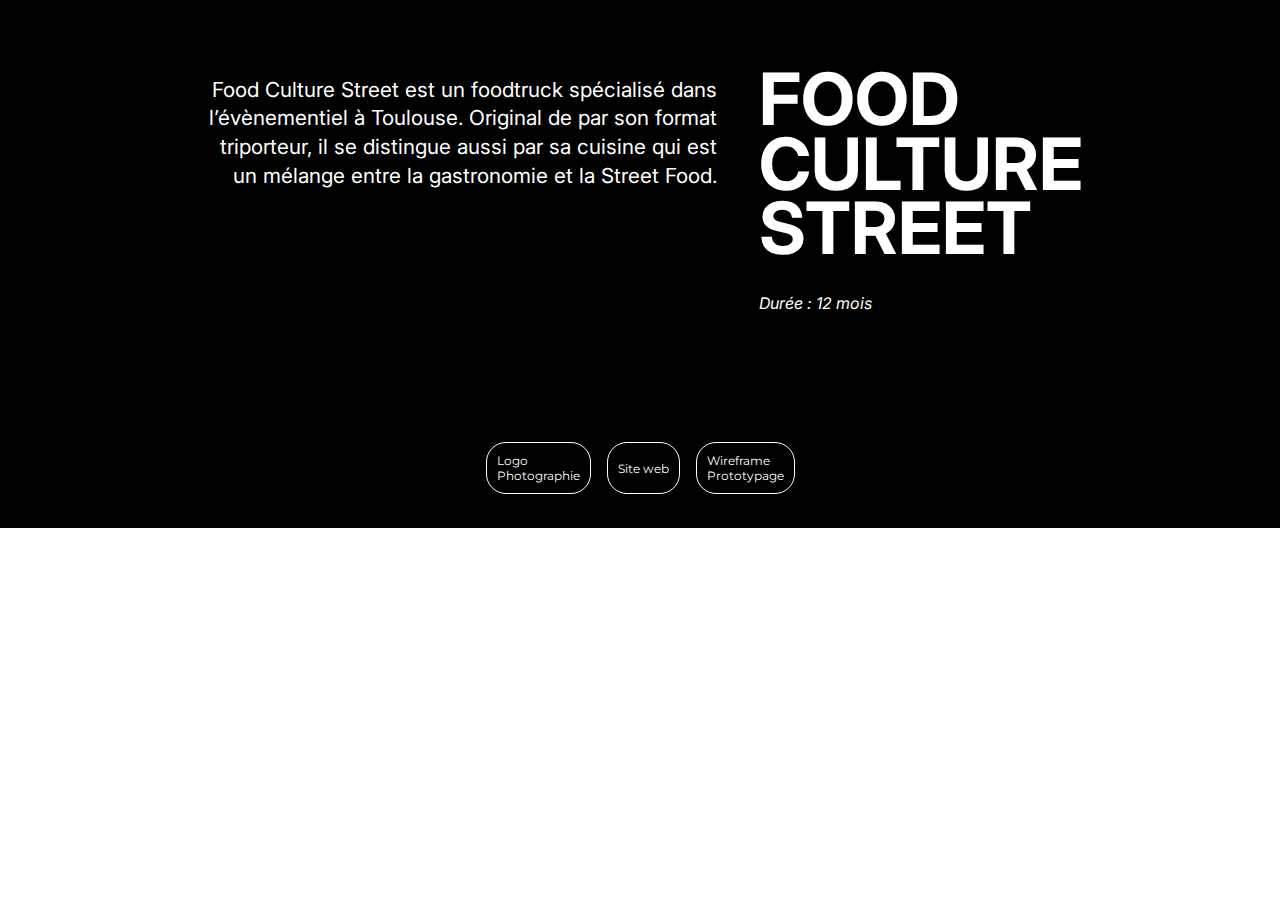
==== src/FCS.html @ 4d2a0e9e "wireframe" ====
<!DOCTYPE html>
<html lang="en">
<head>
    <meta charset="UTF-8">
    <meta name="viewport" content="width=device-width, initial-scale=1.0">
    <title>Document</title>
    <link rel="stylesheet" href="style.css">
    <link rel="preconnect" href="https://fonts.googleapis.com">
    <link rel="preconnect" href="https://fonts.gstatic.com" crossorigin>
    <link href="https://fonts.googleapis.com/css2?family=Montserrat:wght@100;200;500&family=Roboto:ital,wght@1,100;1,300&display=swap" rel="stylesheet">
    <link rel="stylesheet" href="https://fonts.googleapis.com/css2?family=Material+Symbols+Outlined:opsz,wght,FILL,GRAD@20..48,100..700,0..1,-50..200" />
    <link rel="preconnect" href="https://fonts.googleapis.com">
    <link rel="preconnect" href="https://fonts.gstatic.com" crossorigin>
    <link href="https://fonts.googleapis.com/css2?family=Anton&family=Montserrat:wght@100;200;500&family=Roboto:ital,wght@1,100;1,300&family=Sofia+Sans+Extra+Condensed:wght@900&display=swap" rel="stylesheet">
    <link rel="preconnect" href="https://fonts.googleapis.com">
<link rel="preconnect" href="https://fonts.gstatic.com" crossorigin>
<link href="https://fonts.googleapis.com/css2?family=Jost:wght@800&family=Lumanosimo&family=Poppins:wght@500&display=swap" rel="stylesheet">
<link rel="preconnect" href="https://fonts.googleapis.com">
<link rel="preconnect" href="https://fonts.gstatic.com" crossorigin>
<link href="https://fonts.googleapis.com/css2?family=Inter:wght@200&display=swap" rel="stylesheet">
</head>

<body>
    <div class="zoldHero">
        <div class="zhContainer">
            <p class="zHeroDescription1">Food Culture Street est un foodtruck spécialisé dans l’évènementiel à Toulouse. Original de par son format triporteur, il se distingue aussi par sa cuisine qui est un mélange entre la gastronomie et la Street Food.</p>
            <div class="zHeroDescriptionContainer">
                <h5 class="FCSHeroDescription2">FOOD <br>CULTURE <br> STREET</h5>
                <p class="zHeroDescription3">Durée : 12 mois</p>
               
            </div>
        </div>
        <div class="containerZold">
            <p class="ongletZold">Logo <br> Photographie</p>
            <p class="ongletZold">Site web</p>
            <p class="ongletZold">Wireframe <br> Prototypage</p>
        
            
    
        </div>
    </div>
    
</body>
</html>
---- src/style.css ----
* {
  margin: 0;
  padding: 0;
}



/* Section HERO*/


header {
  background-color: white;
  width: 100%;
  height: 100vh;
  padding: 0;
  margin: 0;
  display: flex;
  justify-content: center;
  align-items: center;
  flex-direction: column;
  border-bottom-style: dotted;
  border-width: 2px;
  padding-block-end: 21px;
}

.title {
  margin-bottom: -16px;
  font-family: 'Sofia Sans Extra Condensed', sans-serif;
  font-size: 10em;
}

.separator {
  width: 616px;
  border: 1px solid #000000;
  margin-bottom: 20px;
}

.search-container {
  display: flex;
  flex-wrap: wrap;
  justify-content: center;
  align-items: center;
}

.search-bar {
  display: flex;
  align-items: center;
  border: 2px solid black;
  padding: 10px;
  border-radius: 20px;
  width: 100%;
  max-width: 400px;
  box-shadow: 9px 11px 0 rgb(0, 0, 0);
  margin-bottom: 5px;
}

.searchName {
  margin-right: 30px;
  flex-grow: 1;
  font-family: 'Montserrat', sans-serif;
  font-weight: 200;
  font-size: 2em;
  width: 22ch;
  animation: typing 2s steps(22), blink .5s step-end infinite alternate;
  white-space: nowrap;
  overflow: hidden;
  border-right: 3px solid;
}

@keyframes typing {
  from {
    width: 0;
  }
}

@keyframes blink {
  50% {
    border-color: transparent;
  }
}

.loupe {
  margin: 10px 27px;
  height: 33px;
}

.containerOnglets {
  display: flex;
  flex-wrap: wrap;
  justify-content: center;
  align-items: center;
  gap: 8px;
  padding-top: 1em;
}

.onglet {
  display: inline;
  align-content: center;
  border: 1px solid black;
  padding: 10px;
  border-radius: 20px;
  font-family: 'Montserrat', sans-serif;
  font-size: small;
  opacity: 0;
  animation: appear 3s ease-in-out forwards;
}

@keyframes appear {
  0% {
    opacity: 0;
  }
  100% {
    opacity: 1;
  }
}

/* Section A PROPOS COMPUTER */

.sectioncomputer {
width: 100%;

  
}

.row{
  display: flex;
  margin-top: 2em;
}



.headingContent h3{
  display: block;
  font-family: 'Jost', sans-serif;
  font-size: 52px;
  text-align: left;
  display: block;
  padding-left: 1em;
  position: sticky;
  top: 0;
  width: 9em;
}

.picture-container{
  grid-area: picture-container;
  

}

h4{
  font-family: 'Jost', sans-serif;
  font-size: 34px;
  padding-top: 1em;
}

.description{
  grid-area: description;
  display: flex;
  flex-direction: column;
 
}


.presentation-container {
  display: flex;
  flex-direction: column;
  margin-left: 3%;
  gap: 3em;
}

.photoComputer{
  height: auto;
  width: 13em;
 
 
  
}

.presentationComputerTitle{
  display: block;
  font-family: 'Jost', sans-serif;
  font-size: 52px;
  text-align: left;
  display: block ruby;
  color: black;
  position: sticky;
  top: O;
  z-index: 100;
  background-color: white;
}





.presentation-computer {
  display: flex;
  flex-wrap: column;
  font-size: 125%;
  width: 19em;
  text-align: -webkit-left;
  font-weight: 390;
  font-family: 'Montserrat', sans-serif;
  word-wrap: break-word;
  border-bottom-style: dotted;
  border-width: 2px;
  padding-top: 1em;
  padding-bottom: 1em;
}

.photodeprofil{
  height: 2em;
}

.softSkills-computer {
  display: flex;
  gap: 1em;
  flex-wrap: wrap;
  padding-bottom: 1em;
  padding-top: 1em;
  border-bottom-style: dotted;
  border-width: 2px;

}

.ongletBlack-computer {
  display: inline;
  align-content: center;
  background-color: #000000;
  padding: 19px;
  border-radius: 20px;
  font-family: 'Montserrat', sans-serif;
  font-size: small;
  color: white;
  
}

.logicielCOntinerComputer{

  border-bottom-style: dotted;
  border-width: 2px;

}

.logicielCOntinerComputer2{
  margin-top: 1em;
}

.formationExpContainer{
  grid-area: formation;
 display: flex;
}

.formationContainer h4{
  margin-bottom: revert;
}
.formation{
  display: flex;
  flex-direction: column;
  justify-content: end;
  margin-left: 9em;
  border-bottom-style: dotted;
  border-width: 2px;


}

.formation h5{
  margin-bottom: 1em;
}
 .course-title {
 
  font-family: 'Montserrat', sans-serif;
  font-size: initial;
  display: block;
  margin-bottom: -2%;
 }
 .intitule{
  font-family: 'Montserrat', sans-serif;
  font-weight: lighter;
 }
 .school{
  font-family: 'Montserrat', sans-serif;

  font-weight: lighter;
 }
.rightComputer{
  display: grid; 
  grid-template-columns: 1fr 1fr 1fr; 
  grid-template-rows: 1fr 1fr 1fr; 
  gap: 0px 0px; 
  grid-template-areas: 
    "picture-container description ."
    "picture-container description ."
    "formation formation ."
    "experience experience ."; 
}

.experience{
  font-family: 'Montserrat', sans-serif;
  font-weight: lighter; 
  grid-area: experience;
  display: flex;
  align-items: baseline;
}

.onglet-experience{

  display: flex;
 
  margin-left: 8em;
  gap: 3em;
}

.onglet-experience .ongletprojet{
  font-weight: bold;
  padding: 1em;
  width: max-content;
  display: flex;
  flex-direction: column;
  align-items: center;
  justify-content: center;

}










/* Section A PROPOS MOBILE */



.sectionmobile {
display: none;
}

.box {
  display: flex;
  flex-direction: row;
  text-align: center;
  align-items: flex-start;
  margin-left: 15px;

}

.blabla {
  margin-left: 10px;
  display: flex;
  flex-direction: column;
  align-items: center;
  height: 380px;
  width: 100%;
 
  gap: 2em;
 
  border-radius: 11px;
  padding: 1em;
}

.p1 {
  align-items: center;
  text-align: left;
  display: block;
  width: 200px;
  text-align: -webkit-left;
  font-family: 'Montserrat', sans-serif;
  border-bottom-style: dotted;
  border-width: 2px;
  padding-block-end: 21px;
}

.softSkills {
  display: flex;
  flex-wrap: wrap;
  gap: 5px;
  border-bottom-style: dotted;
  border-width: 2px;
  padding-block-end: 21px;
  width: 182px;
}

.ongletBlack {
  display: inline;
  align-content: center;
  background-color: #000000;
  padding: 10px;
  border-radius: 20px;
  font-family: 'Montserrat', sans-serif;
  font-size: small;
  color: white;
}

.language {
  display: flex;
  flex-wrap: wrap;
  gap: 5px;
  border-bottom-style: dotted;
  border-width: 2px;
  padding-block-end: 21px;
  width: 182px;
  justify-content: center;
}

.sofware {
  display: flex;
  flex-wrap: wrap;
  gap: 5px;
  border-bottom-style: dotted;
  border-width: 2px;
  padding-block-end: 21px;
  width: 182px;
}

.logo {
  width: 20vh;
  padding-top: 1em;
}

.logoswift{
  width: 7vh;
  padding-bottom: 2%;
}

.logosoftware {
  width: 7vh;
}

.photo {
  height: 38em;
  margin: 0 10px;

  
}

.left {
  display: flex;
  flex-direction: column;
}

.apropos-mobil {
display: none;
  
 
}






/* Section A PROJET*/



.section2 {
  background-color: black;
  height: 70vh;
  margin-top: 40px;
  width: 100%;
}



.projectcontainer {
  width: 100%;
  background: black;
  height: 100vh;
  white-space: nowrap;    
  overflow-x: scroll;
  justify-content: center;
  display: flex;
  gap: 56px;
   
   
  
}


.projets{
  display: none;
}

.projet-computer 
{
  display: block;
  font-family: 'Jost', sans-serif;
  font-size: 52px;
  text-align: left;
  display: block;
  padding: 1em;
  color: white;
  background-color: black;
}


.FCS,
.Zold {
 
  display: inline-block;
  width: 367px;
  margin: 0 15px;
  height: 542px;
  border-radius: 20px;
  background-color: white;
  text-align: center;
}



.project-image {
  width: 100%;
  height: 21rem;
  object-fit: cover;
  margin-top: -7px;
}

.ongletprojet {
  display: inline;
  align-content: center;
  border: 1px solid black;
  padding: 7px;
  border-radius: 20px;
  font-family: 'Montserrat', sans-serif;
  font-size: 15px;
  color: black;
  margin: 0 auto;
  margin-top: 20px;
}


.name{
  margin: 10px;
  padding-bottom: 5px;
  font-family: 'Montserrat', sans-serif;
  border-bottom-style: dotted;
  border-width: 2px;
  font-size: 34px;
}


.FCSetiquettes,
.Zoldetiquettes {
  display: flex;
}

.more{
  display: flex;
  align-items: self-end;
  
  justify-content: center;
}


.ensavoirplus{
  margin-top: 30px;
  font-family: 'Montserrat', sans-serif;
  font-size: 10px;
  font-weight: bold;
  text-decoration: underline;
  margin-right: 4px;
}

.plusicone{
width: 17px;
}














@media screen and (max-width: 480px) {
  .title {
    font-size: 6em;
  }

  .separator {
    width: 290px;
  }

  .section{
    margin-bottom: 5em;
  }

  .blabla{
    margin-left: -6px;
  }
}

@media screen and (max-width: 660px) {

  .header {
   
    height: 50vh;
  }

  .searchName {
    font-size: 1.5em;
  }
  .search-bar {
    max-width: 314px;
    padding: 0;
  }

.sectioncomputer{
  display: none;
}
  .sectionmobile{
  height: 63vh;
  margin-left: 0;

    width: auto;
  
    display: flex;
    align-items: start;
    flex-direction: column;
    color: black;
    margin-top: 20px;
    
  
   

}

.apropos-mobil {
  font-family: 'Jost', sans-serif;
  font-size: 30px;
  text-align: left;
  display: block;
  margin: 10px;
  line-height: 25px;
  width: 100%;
  margin-bottom: 30px;
  
 
}

.apropos-computer{
  display: none;
}
.p1 {
  font-size: smaller;
  width: 150px;
  text-align: left;
}

.photo {
  height: 25em;
  margin-bottom: 1em;
  margin-right: 1em;
  margin-left: 15px;
}

.blabla {
  margin-top: 110px;
  margin-left: 5px;
    display: flex;
    flex-direction: column;
    align-items: center;
    height: 372px;
    width: 100%;
    overflow: scroll;
    gap: 2em;
    background-color: rgb(217 217 217 / 18%);
    border-radius: 11px;
    padding: 1em;
}






.projectcontainer {
  width: 120%;
  background: black;
  height: 57vh;
  white-space: nowrap;    
  overflow-x: scroll;
  justify-content: center;
  display: block;
  gap: 56px;
  padding-left: 10px;
}

  .projets{
    display: block;
    font-family: 'Jost', sans-serif;
    font-size: 30px;
    margin-left: 20px;
    text-align: left;
    display: block;
   
    color: white;
    text-underline-offset: 8px;
    line-height: 25px;
    background-color: black;
    width: 100%;
    padding: 10px;
    padding-top: 30px;
    padding-bottom: 40px;
  }

  .projet-computer{
    display: none;
  }

.FCS,
.Zold {
 
  display: inline-block;
  width: 265px;
  margin: 0 15px;
  height: 438px;
  border-radius: 20px;
  background-color: white;
  text-align: center;
}



.project-image {
  width: 89%;
  height: 17rem;
  object-fit: cover;
  margin-top: 10px;
  border-radius: 30px 30px 0 0 ;
}

.ongletprojet {
  display: inline;
  align-content: center;
  border: 1px solid black;
  padding: 7px;
  border-radius: 20px;
  font-family: 'Montserrat', sans-serif;
  font-size: 11px;
  color: black;
  margin: 0 auto;
}


.name{
  margin: 10px;
  padding-bottom: 5px;
  font-size: 22px;
}

}

@media screen and (max-width: 660px) {
}


/* PAGE ZOLD*/

@media screen and (max-width: 790px) {
  .zhContainer {
      flex-direction: column-reverse;
      margin: 3em;
      .zhContainer {
        gap: 1em;
    }

    .zHeroDescription1 {
        font-size: 1em;
        text-align: inherit;
        width: fit-content;
        margin-top: 1rem;
        width: fit-content;
    }

    .zHeroDescription2 {
        font-size: 3.5em;
        margin-bottom: 1rem;
    }

    .zHeroDescription3 {
        font-size: 0.8em;
    }

    .zoldHeader{
      justify-content: center;
      
    }
   
    .objectif {
      border-right-style: none; 
      border-width: 0; 
      padding-right: 0; 
    }
    .objectif {
      border-right-style: dotted;
      border-width: 2px;
      padding-left: 2em;
    }

   
    
  }
  }

    
  
    

  

.zoldHero{
  background-color: #000000;
  width: 100%;
  height: 33em;
  display: flex;
  flex-direction: column;
  justify-content: center;
  align-items: center;
}

.zhContainer{
  display: flex;
  margin: 33px 33px;
}
.zHeroDescription1{
  text-align: revert;
  color: #FFF;
  text-align: right;
  font-family: 'Inter', sans-serif;
  font-size: 1.3rem;
  font-style: normal;
  font-weight: 400;
  line-height: 138.023%;
  width: 25em;
  margin-right: 2em;
  padding-top: 1%;
  
}
.zHeroDescription{
  color: #FFF;
text-align: right;
font-family: 'Inter', sans-serif;
font-size: 1.5rem;
font-style: normal;
font-weight: 400;
line-height: 138.023%;
text-align: revert;
width: fit-content;

}

.zHeroDescription2,
 .FCSHeroDescription2 {
  color: #FFF;
text-align: right;
font-family: 'Inter', sans-serif;
font-size: 5.5rem;
font-weight: bolder;
text-align: revert;

}

.zHeroDescription3{
  color: #FFF;
text-align: right;
font-family: 'Inter', sans-serif;
font-size: 99%
font-style: normal;
text-align: revert;
font-style: italic;

}


.zHeroDescriptionContainer{
  display: flex;
  flex-direction: column;
}

.zoldHeader{
  display: flex;
  flex-wrap: wrap;
  padding: 4em;
  gap: 5em;
  border-bottom: dotted;
  border-width: 2px;
   
}

@media screen and (max-width: 1477px) {
  .zoldHeader{
    justify-content: center;
  }
}
.zoldContainer{
  display: flex;
  flex-direction: column;
  gap: 3em;
  width: 45em;
}
 .contexte{
  display: flex;
  flex-direction: row;
  width: fit-content;
  gap: 10%;
 }
 .contextDescription{
  font-weight: 390;
  font-family: 'Montserrat', sans-serif;
  font-size: large;
  text-align: justify;
  width: fit-content;
 }
.Zoldtitle{
  font-family: 'Montserrat', sans-serif;
  font-size: initial;
  display: block;
}
.zoldImage{
  height: 20em;
}

.HeaderZ{
  display: flex;
  flex-direction: column;
}

.objectifZ{
  display: flex;
  width: 100%;
  height: 14.375rem;
  justify-content: center;
  align-items: flex-start;
  gap: 5rem;
  flex-wrap: wrap;
  margin-top: 5em;
  justify-content: space-evenly;
}


.objectif{
  display: flex;
  font-family: 'Montserrat', sans-serif;
  font-size: initial;
  display: flex;
  gap: 1em;
  align-items: center;
  border-right-style: dotted;
  border-width: 2px;
  padding-right: 3em;
}

.objectifZ .objectif:nth-child(3) {
  border-right: none; 
}
.objDescription{
  width: 16rem;
}

.numero{
  font-size: xxx-large;
}

.zoldHeader h4:first-child  {
  margin-left: 2em;
}

.objTitle{
  margin-left: 3em;
  
}
.objectif {
  border-right-style: none;
  border-width: 0;
  padding-right: 0;
}

.containerZold{
  display: flex;
  flex-wrap: wrap;
  gap: 1em;
  margin-top: 6em;
 
}

.ongletZold{
  display: flex;
  align-items: center;
  justify-content: center;
  align-content: center;
  border: 1px solid white;
  padding: 10px;
  border-radius: 20px;
  font-family: 'Montserrat', sans-serif;
  font-size: 77%;
  color:white;
}

@media screen and (max-width: 790px) {
  .containerZold{
    margin: 1em;
  }
}
.wireframe{
  display: flex;
  flex-direction: column;
}
.wireframe-container{
  display: flex;

}


/* Section A FCS */

.FCSHeroDescription2{
  line-height: 0.9;
  margin-bottom: 2rem;
  font-size: 4.5em;
}

@media screen and (max-width: 790px){
  .FCSHeroDescription2{
    font-size: 3.5em;
  }
}
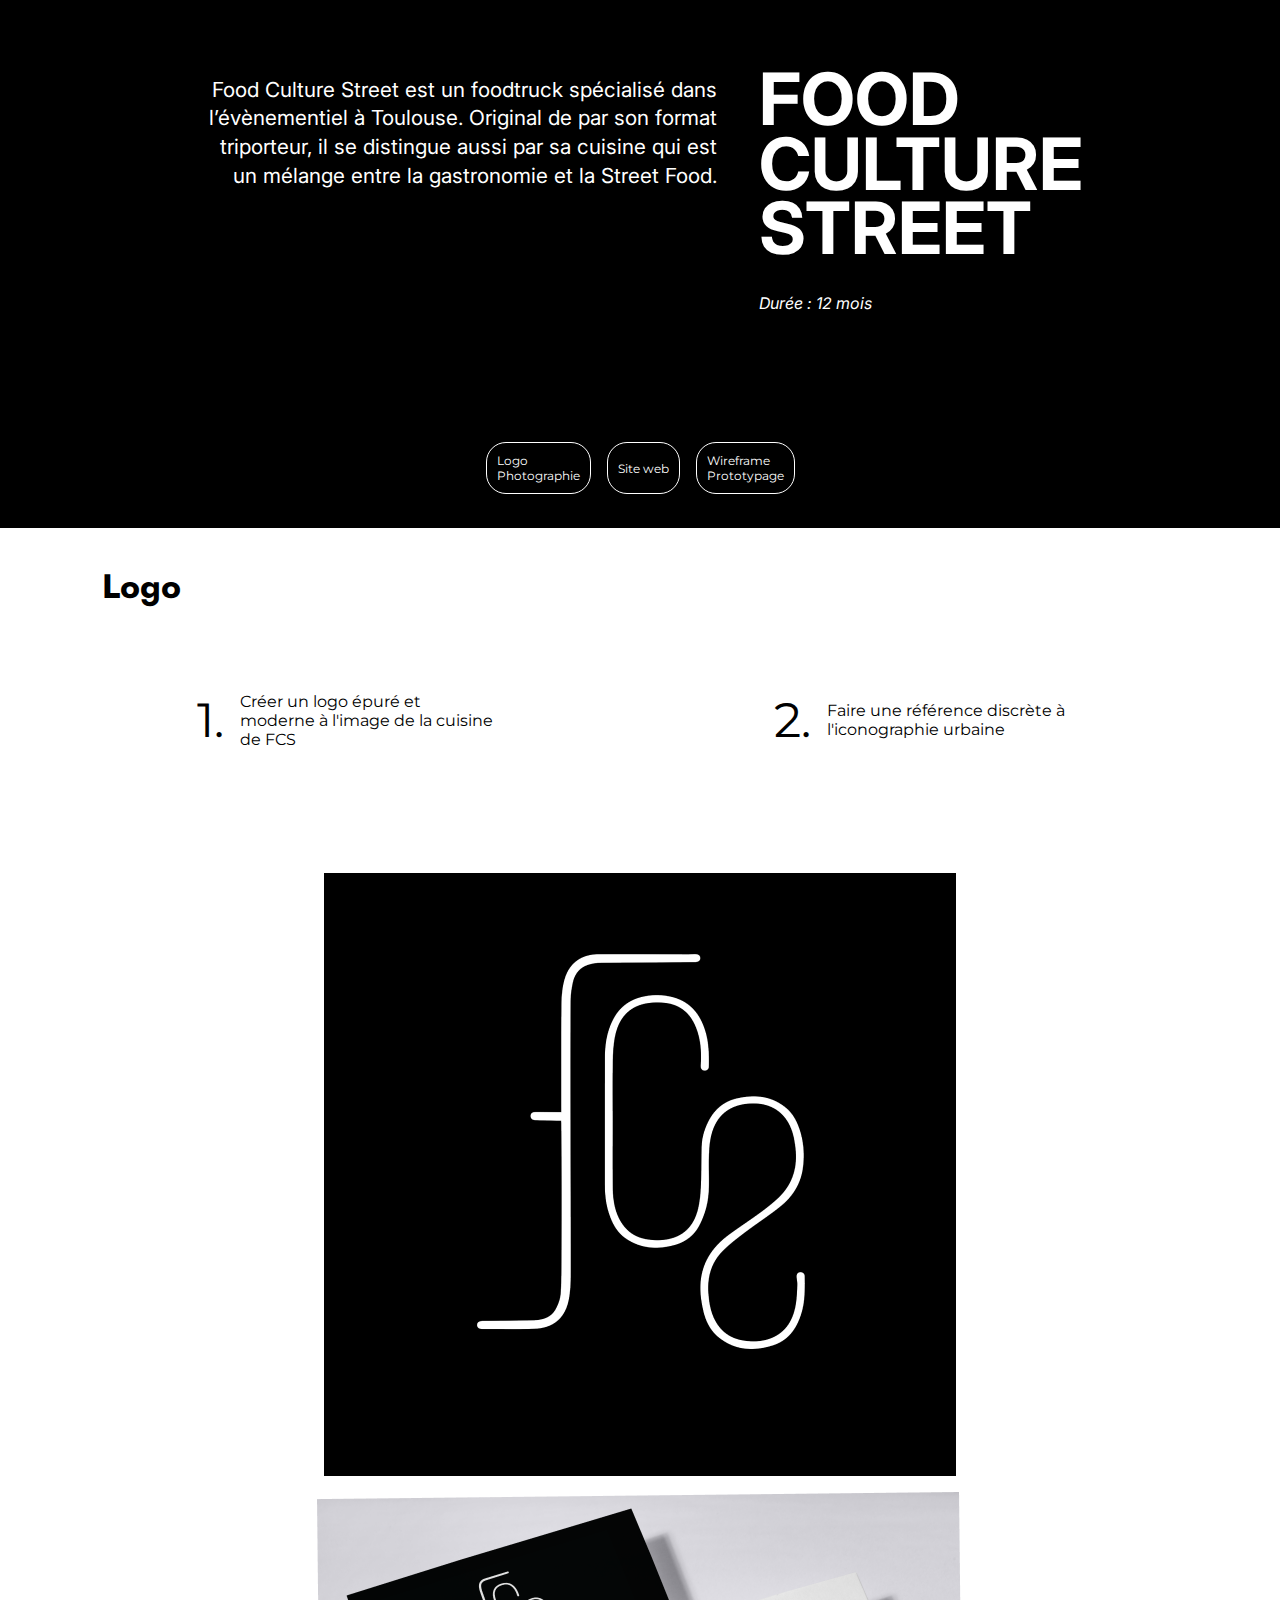
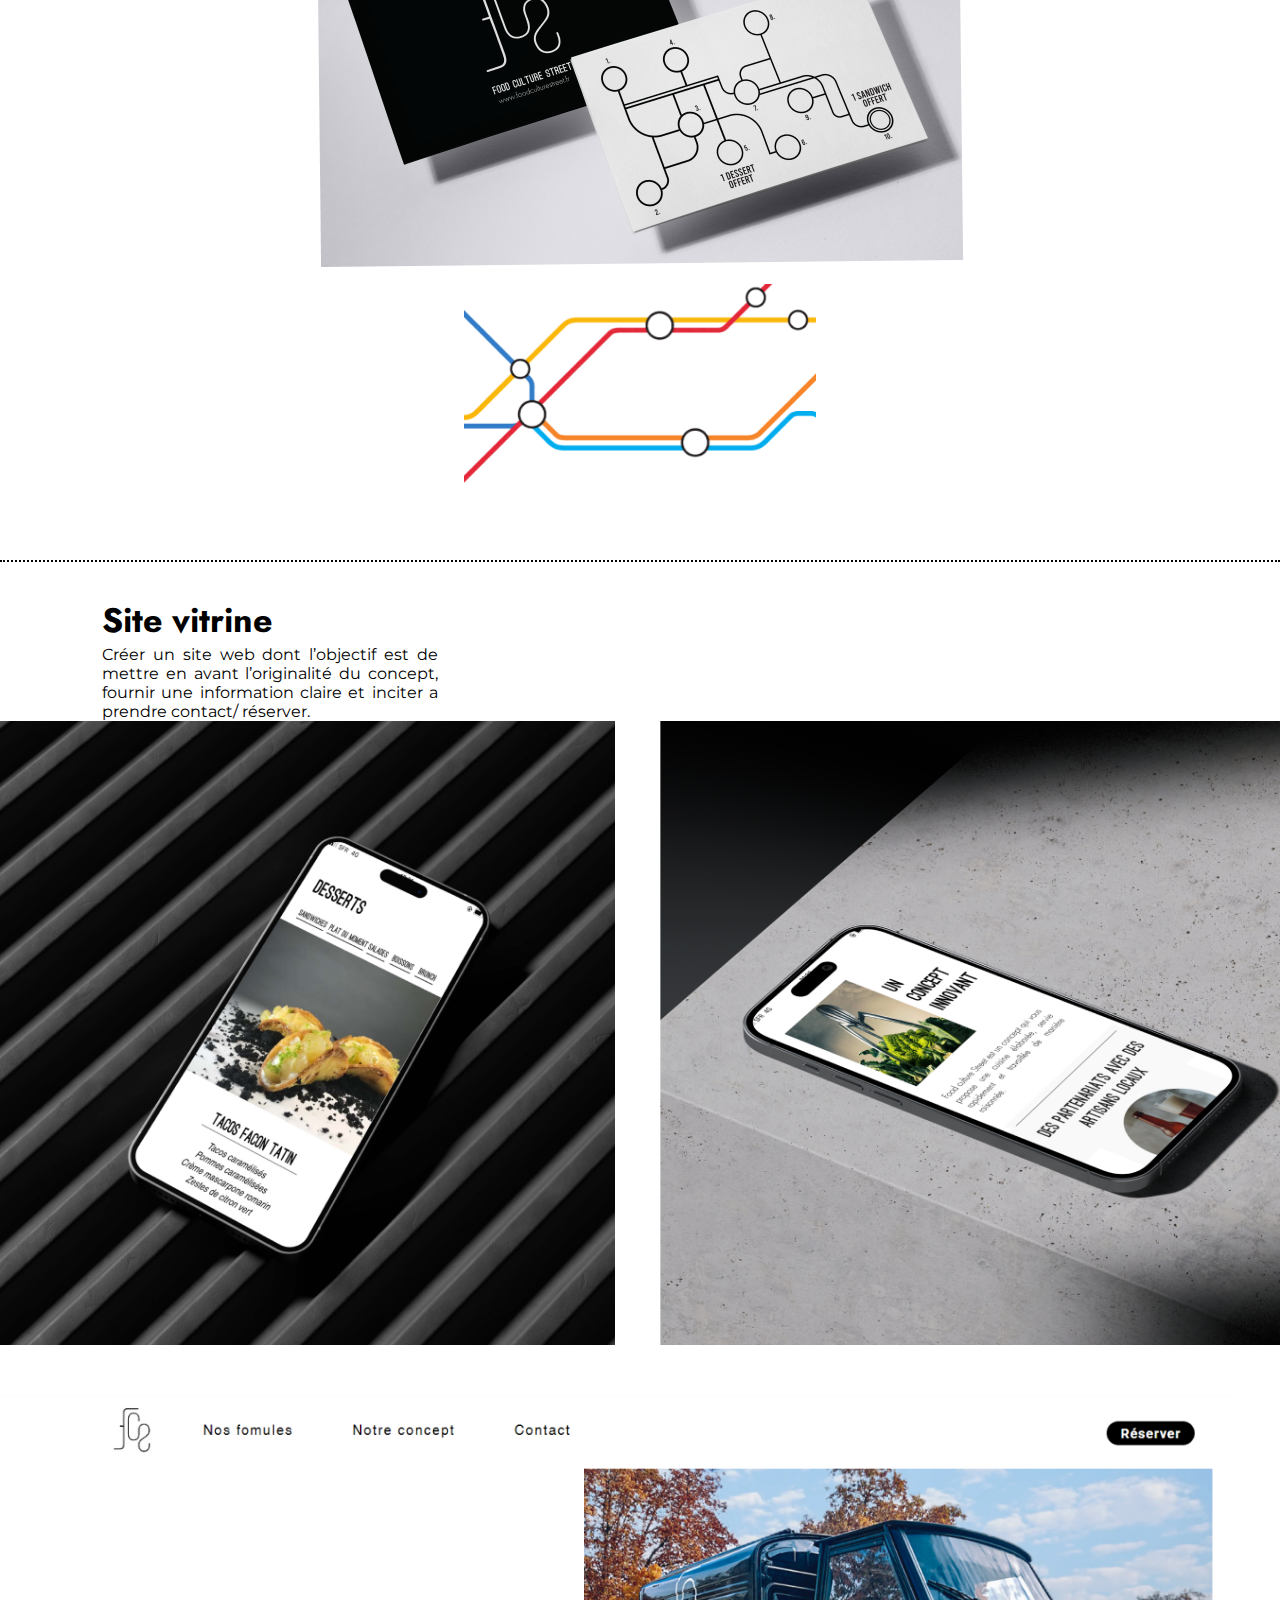
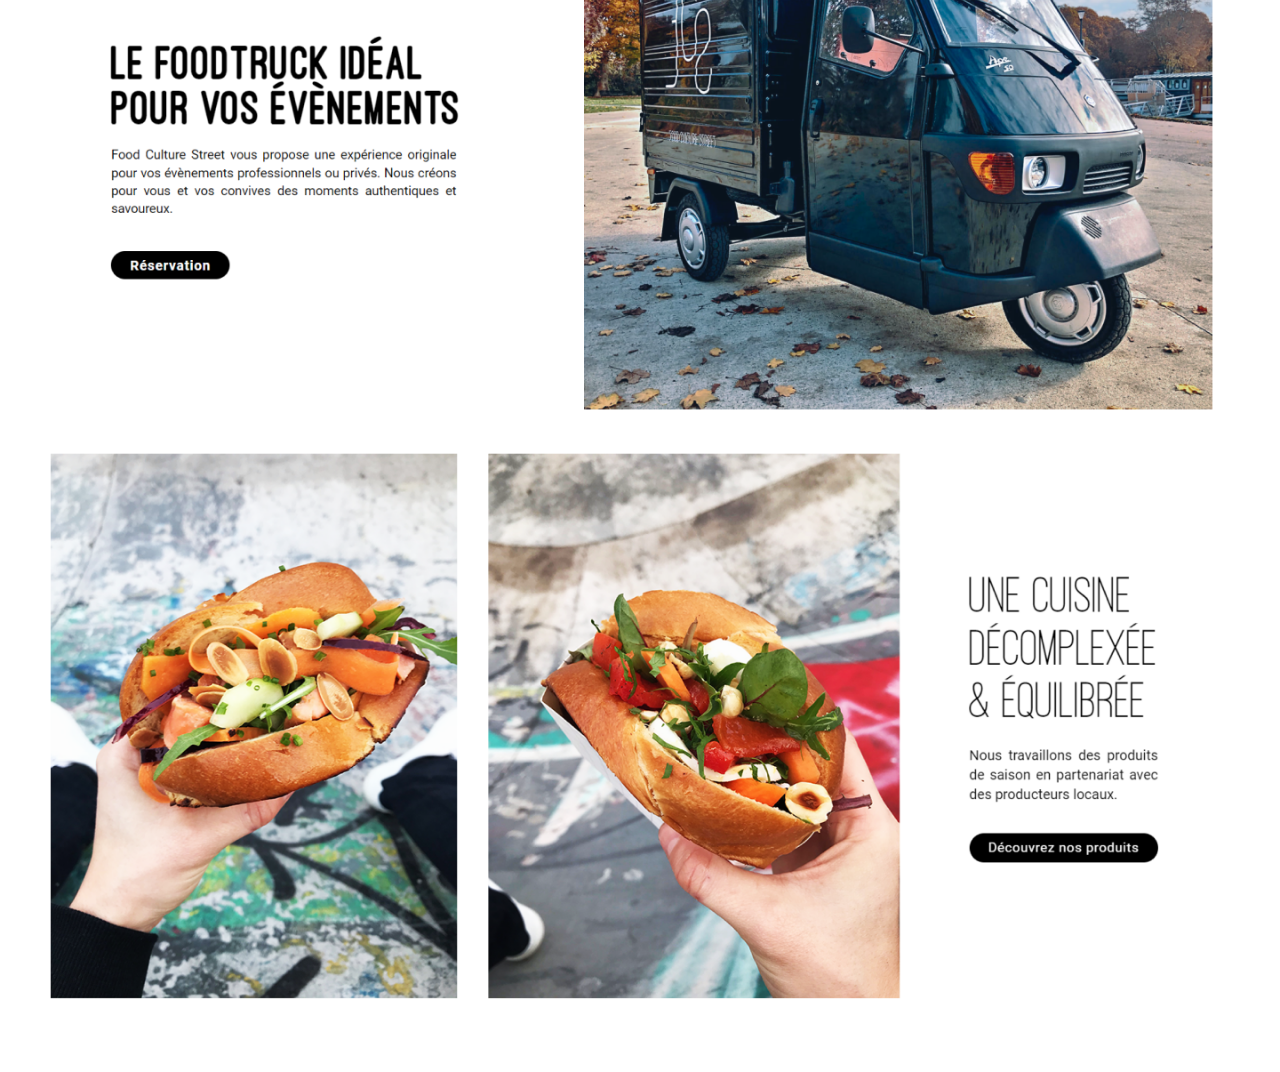
==== commit 7d63455f: "fcs" ====
--- a/src/FCS.html
+++ b/src/FCS.html
@@ -21,7 +21,7 @@
 </head>
 
 <body>
-    <div class="zoldHero">
+    <div class="FCSHero">
         <div class="zhContainer">
             <p class="zHeroDescription1">Food Culture Street est un foodtruck spécialisé dans l’évènementiel à Toulouse. Original de par son format triporteur, il se distingue aussi par sa cuisine qui est un mélange entre la gastronomie et la Street Food.</p>
             <div class="zHeroDescriptionContainer">
@@ -34,11 +34,39 @@
             <p class="ongletZold">Logo <br> Photographie</p>
             <p class="ongletZold">Site web</p>
             <p class="ongletZold">Wireframe <br> Prototypage</p>
-        
-            
-    
         </div>
     </div>
+    <div class="FCS-container-logo">
+        <h4 class="objTitle">Logo</h4>
+        <div class="objectifZ">
+            <div class="objectif">
+                <span class="numero">1.</span>
+                <p class="objDescription" >Créer un logo épuré et moderne à l'image de la cuisine de FCS</p>
+            </div>
+            <div class="objectif">
+                <span class="numero">2.</span>
+                <p class="objDescription" > Faire une référence discrète à l'iconographie urbaine</p>
+            </div>
+           
+        </div>
+        <div class="FCS-logo">
+            <img src  ="./asset/image/FCS logo noir behance 1.png" alt="" class="image-logo">
+            <div class="rightContainerLOGO">
+                <img src="./asset/image/mockupcarte 1.png" alt="" class="image-logo">
+                <img src="./asset/image/tube.png" alt="" class="image-logo">
+            </div>
+        </div>
+    </div>
+    <div class="FCS-site-container">
+        <h4 class="objTitle">Site vitrine</h4>
+        <p class="siteDescription" >Créer un site web dont l’objectif  est de mettre en avant l’originalité du concept, fournir une information claire et inciter a prendre contact/ réserver.</p>
+        <img src="./asset/image/site 2.png" alt="">
+        <img src="./asset/image/site.png" alt="">
+    </div>
+       
+
+    </div>
+    
     
 </body>
 </html>--- a/src/style.css
+++ b/src/style.css
@@ -820,7 +820,8 @@
 
   
 
-.zoldHero{
+.zoldHero,
+.FCSHero{
   background-color: #000000;
   width: 100%;
   height: 33em;
@@ -940,7 +941,7 @@
 .objectifZ{
   display: flex;
   width: 100%;
-  height: 14.375rem;
+  height: 11.375rem;
   justify-content: center;
   align-items: flex-start;
   gap: 5rem;
@@ -962,6 +963,7 @@
   padding-right: 3em;
 }
 
+
 .objectifZ .objectif:nth-child(3) {
   border-right: none; 
 }
@@ -1035,4 +1037,60 @@
   .FCSHeroDescription2{
     font-size: 3.5em;
   }
+}
+
+.FCS-container-logo{
+  display: flex;
+  flex-direction: column;
+  border-bottom: dotted;
+  border-width: 2px;
+  padding-bottom: 4em;
+}
+
+.FCS-logo {
+  display: flex;
+  flex-wrap: wrap;
+  justify-content: center;
+  gap: 1rem;
+}
+
+.image-logo {
+  max-width: 100%;
+  height: auto;
+}
+
+.rightContainerLOGO img {
+  max-width: 100%;
+  height: auto;
+}
+
+.rightContainerLOGO {
+  display: flex;
+  flex-direction: column;
+  flex-wrap: wrap;
+  gap: 1rem;
+  align-items: center;
+}
+
+.rightContainerLOGO img:nth-child(2) {
+  max-width: 22rem;
+  height: fit-content;
+}
+.FCS-site-container{
+  display: flex;
+  flex-direction: column;
+  align-items: first baseline;
+}
+.siteDescription{
+  font-family: 'Montserrat', sans-serif;
+  font-size: initial;
+  width: 21rem;
+  text-align: justify;
+
+}
+.FCS-site-container img {
+  max-width: 100%;
+  height: auto;
+  display: block;
+  margin: 0 auto; 
 }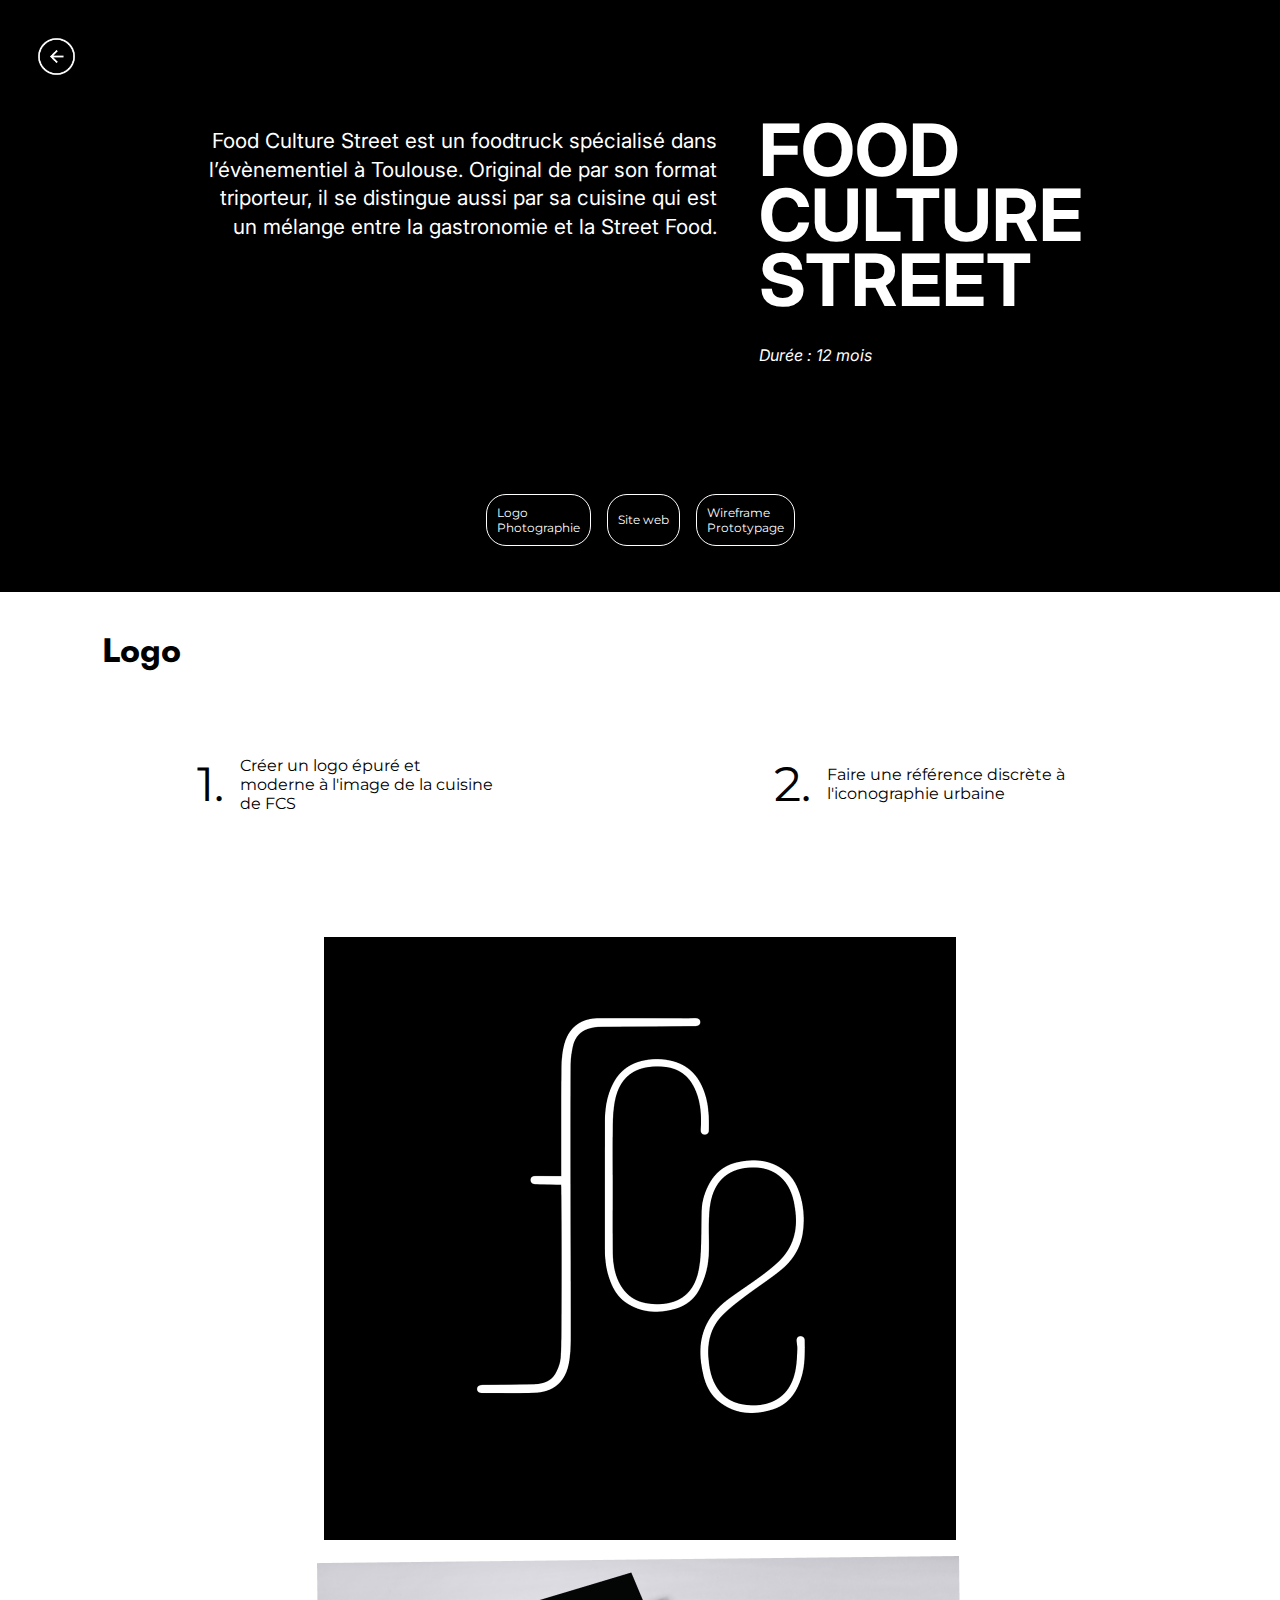
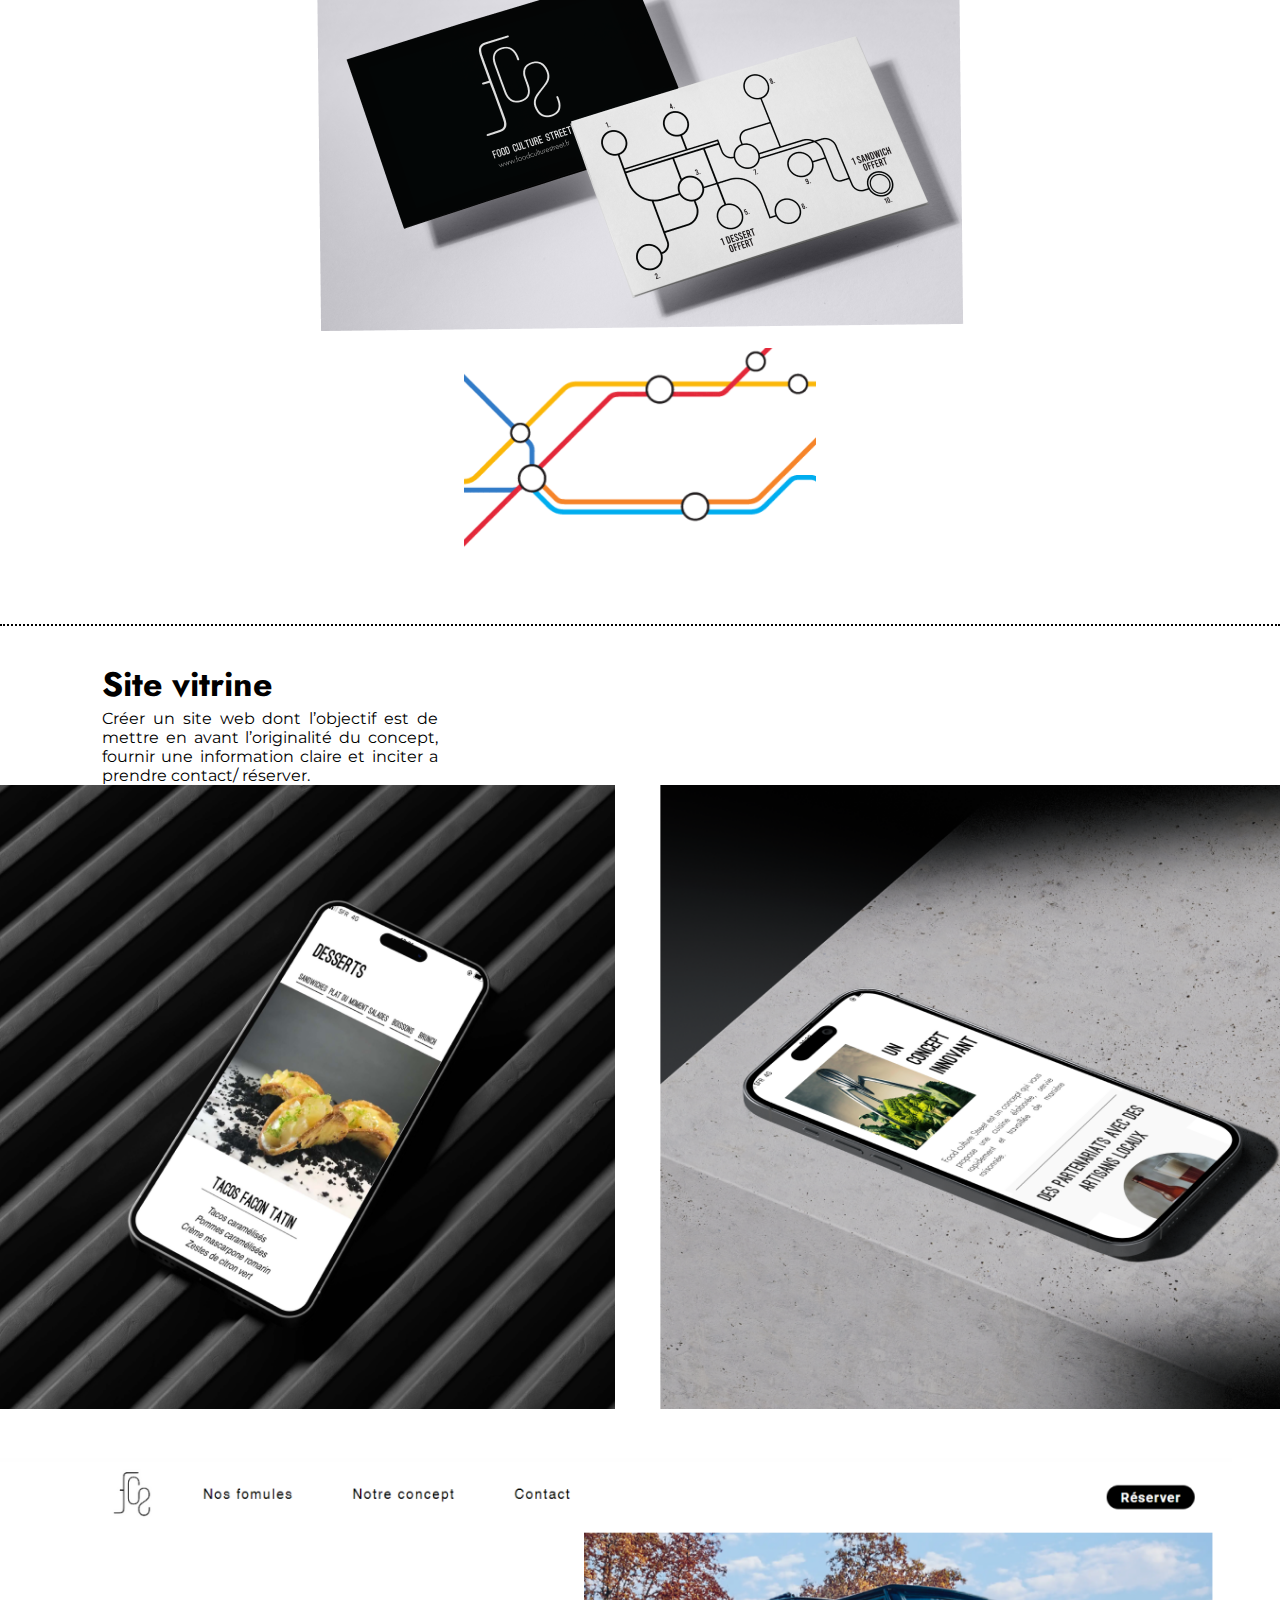
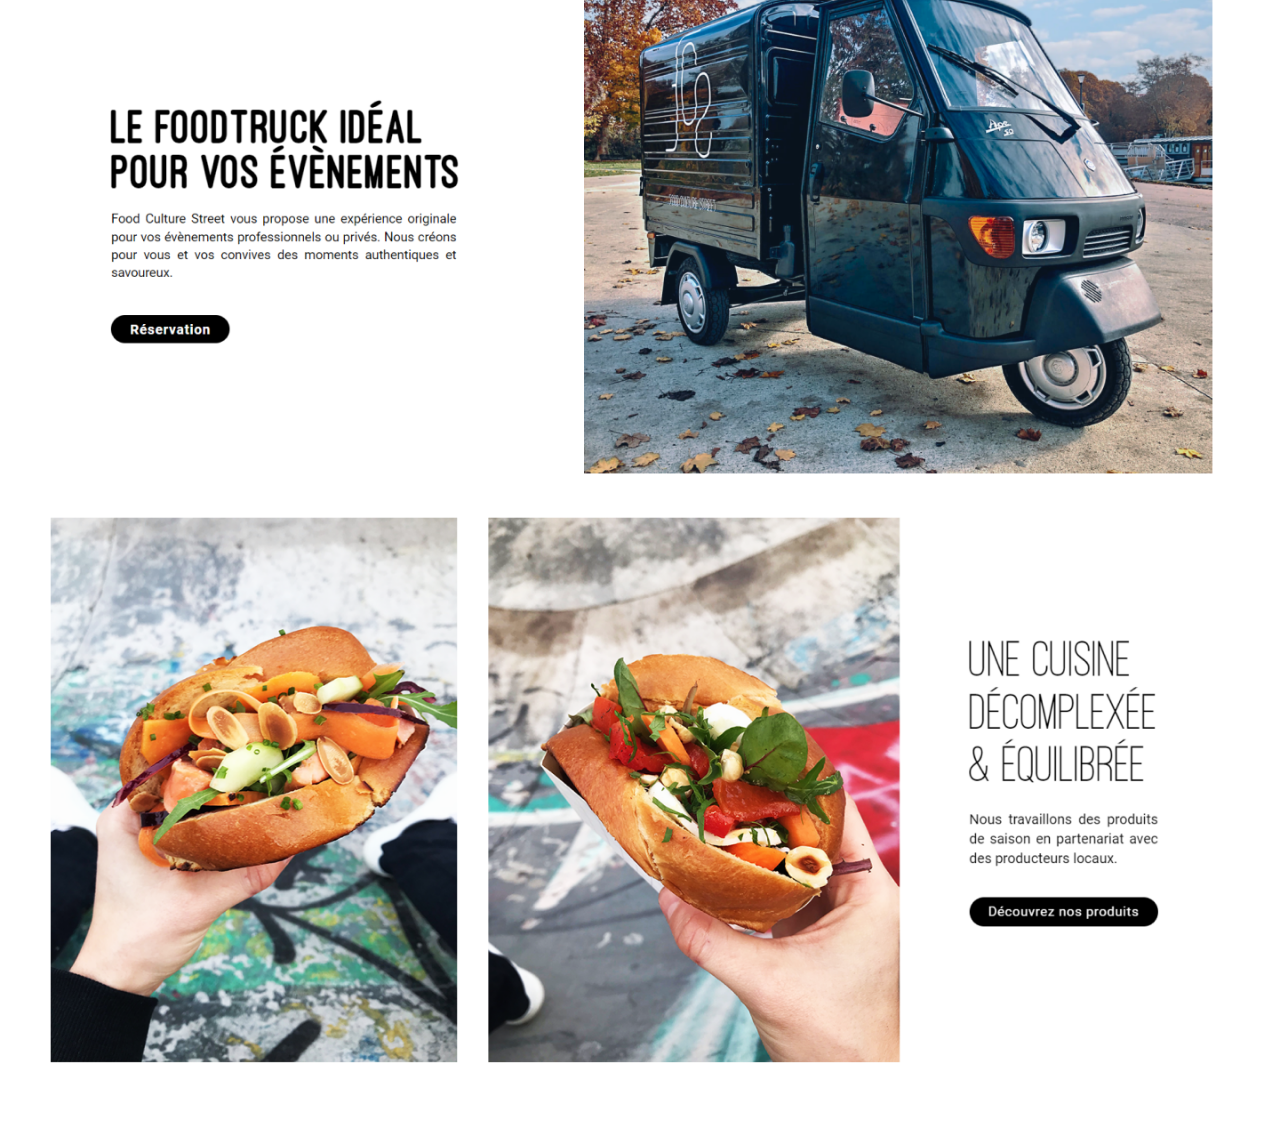
==== commit df628b5d: "link" ====
--- a/src/FCS.html
+++ b/src/FCS.html
@@ -22,6 +22,9 @@
 
 <body>
     <div class="FCSHero">
+        <a href="index.html" class="my-icon">
+            <img src="./asset/image/arrow_circle_left_FILL0_wght200_GRAD0_opsz40.png" alt="Retour à la page d'accueil">
+          </a>
         <div class="zhContainer">
             <p class="zHeroDescription1">Food Culture Street est un foodtruck spécialisé dans l’évènementiel à Toulouse. Original de par son format triporteur, il se distingue aussi par sa cuisine qui est un mélange entre la gastronomie et la Street Food.</p>
             <div class="zHeroDescriptionContainer">
--- a/src/style.css
+++ b/src/style.css
@@ -827,9 +827,33 @@
   height: 33em;
   display: flex;
   flex-direction: column;
-  justify-content: center;
   align-items: center;
-}
+  padding-top: 2em;
+  padding-bottom: 2em;
+}
+
+
+
+
+
+
+.my-icon {
+  align-self: flex-start;
+}
+
+.my-icon img {
+  align-self: flex-start;
+    width: 60%; 
+    max-width: 50px; 
+    height: auto; 
+    margin-left: 2em;
+}
+
+
+
+
+ 
+
 
 .zhContainer{
   display: flex;
